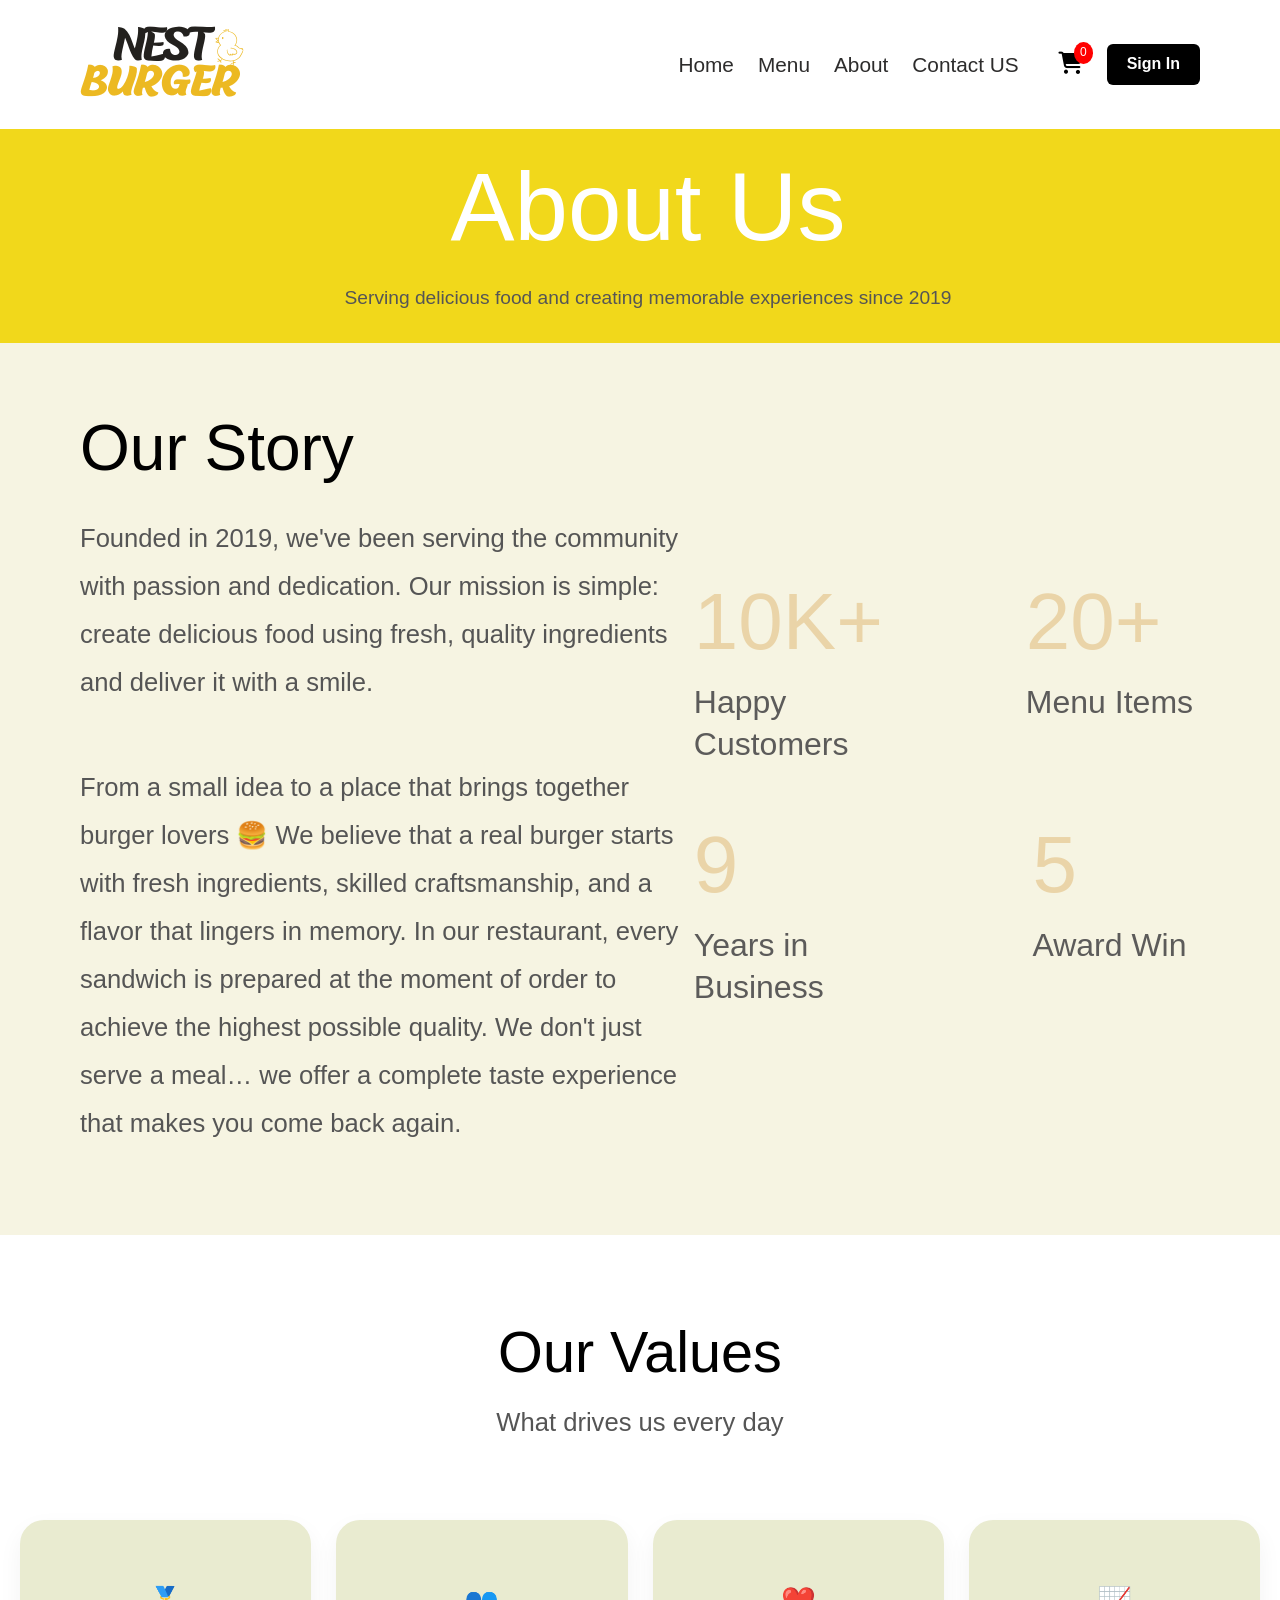
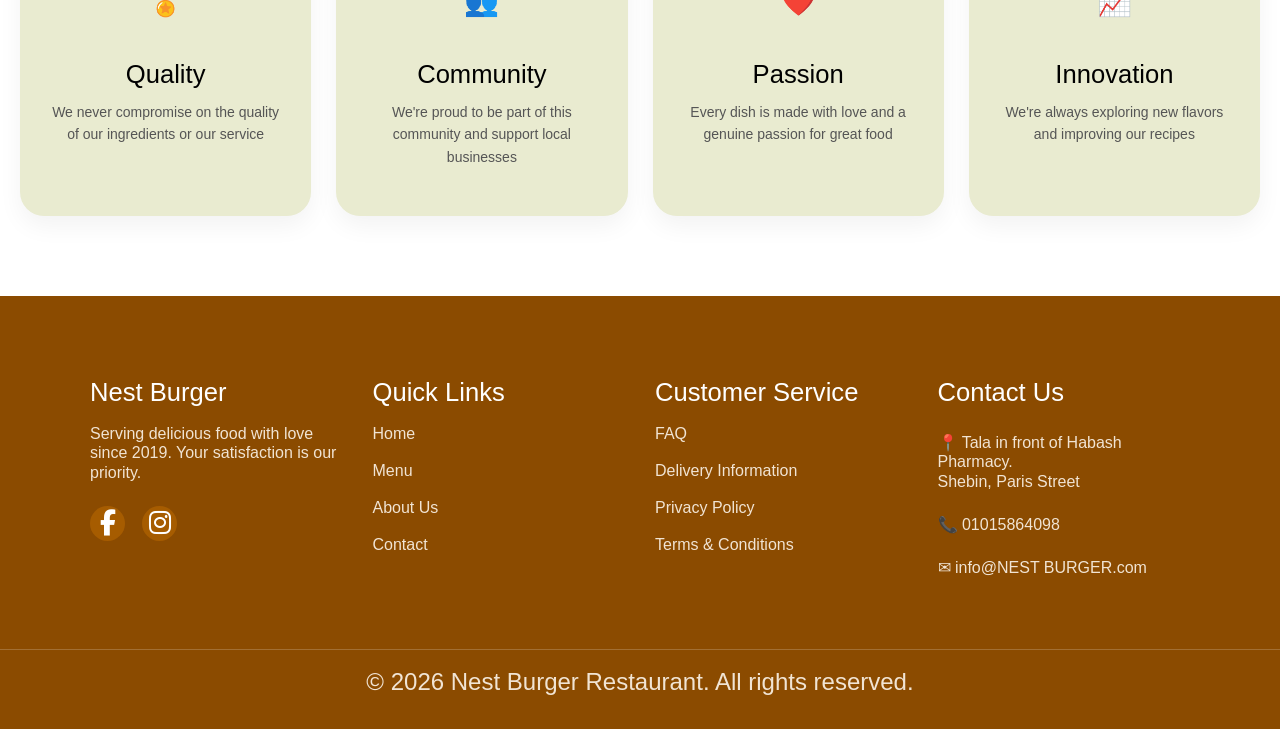
==== About.html @ ce3c49e4 "first upload" ====
<!doctype html>
<html lang="en">
  <head>
    <meta charset="UTF-8" />
    <meta name="viewport" content="width=device-width, initial-scale=1.0" />
    <link rel="icon" type="image/x-icon" href="favicon_io (1)/favicon.ico" />
    <link
      rel="stylesheet"
      href="https://cdnjs.cloudflare.com/ajax/libs/font-awesome/6.5.0/css/all.min.css"
    />
    <link rel="stylesheet" href="styles/style.css" />
    <title>Nest Burger</title>
  </head>
  <body>
    <div class="container">
      <header class="header">
        <div class="logoContent">
          <img class="logo" src="image/NESTO (1).png" alt="logo website" />
        </div>
        <div class="links">
          <a class="links__link" href="index.html">Home</a>
          <a class="links__link" href="menu.html">Menu</a>
          <a class="links__link" href="About.html">About</a>
          <a class="links__link" href="Contact.html">Contact US</a>
          <div class="cart-icon" onclick="goToCart()">
            <i class="fa-solid fa-cart-shopping"></i>
            <span id="cartCount">0</span>
          </div>

          <button class="signin-btn" onclick="goToLogin()">Sign In</button>

          <script>
            function goToLogin() {
              window.location.href = "login.html";
            }
          </script>
        </div>
      </header>

      <section class="about__us">
        <div class="about__text">
          <h2 class="about__h2">About Us</h2>

          <p class="about__p">
            Serving delicious food and creating memorable experiences since 2019
          </p>
        </div>
      </section>
      <section class="About__story">
        <div class="About__story__content">
          <h2 class="About__story__h2">Our Story</h2>
          <p class="About__story__p">
            Founded in 2019, we've been serving the community with passion and
            dedication. Our mission is simple: create delicious food using
            fresh, quality ingredients and deliver it with a smile.
          </p>
          <br />
          <p class="About__story__p">
            From a small idea to a place that brings together burger lovers 🍔
            We believe that a real burger starts with fresh ingredients, skilled
            craftsmanship, and a flavor that lingers in memory. In our
            restaurant, every sandwich is prepared at the moment of order to
            achieve the highest possible quality. We don't just serve a meal… we
            offer a complete taste experience that makes you come back again.
          </p>
        </div>
        <div class="About__story__num">
          <div>
            <h3 class="num__h3">10K+</h3>
            <p class="num__p">Happy Customers</p>
          </div>
          <div>
            <h3 class="num__h3">20+</h3>
            <p class="num__p">Menu Items</p>
          </div>
          <div>
            <h3 class="num__h3">9</h3>
            <p class="num__p">Years in Business</p>
          </div>
          <div>
            <h3 class="num__h3">5</h3>
            <p class="num__p">Award Win</p>
          </div>
        </div>
      </section>

      <section class="values">
        <div class="container">
          <h2 class="values__title">Our Values</h2>
          <p class="values__subtitle">What drives us every day</p>

          <div class="values__cards">
            <div class="card__About">
              <div class="card__icon">🏅</div>
              <h3>Quality</h3>
              <p>
                We never compromise on the quality of our ingredients or our
                service
              </p>
            </div>

            <div class="card__About">
              <div class="card__icon">👥</div>
              <h3>Community</h3>
              <p>
                We're proud to be part of this community and support local
                businesses
              </p>
            </div>

            <div class="card__About">
              <div class="card__icon">❤️</div>
              <h3>Passion</h3>
              <p>
                Every dish is made with love and a genuine passion for great
                food
              </p>
            </div>

            <div class="card__About">
              <div class="card__icon">📈</div>
              <h3>Innovation</h3>
              <p>
                We're always exploring new flavors and improving our recipes
              </p>
            </div>
          </div>
        </div>
      </section>

      <footer class="footer">
        <div class="footer__content">
          <!-- COL 1 -->
          <div class="footer__col">
            <h2>Nest Burger</h2>
            <p>
              Serving delicious food with love since 2019. Your satisfaction is
              our priority.
            </p>

            <div class="social">
              <a href="https://www.facebook.com/nestburgereg"
                ><i class="fa-brands fa-facebook-f"></i
              ></a>

              <a
                href="https://www.instagram.com/nestburgereg?fbclid=IwY2xjawRetT1leHRuA2FlbQIxMABicmlkETFRQWN4d3VvRmhYd2dGQ2NJc3J0YwZhcHBfaWQQMjIyMDM5MTc4ODIwMDg5MgABHhnYh9oYg4Qmd0EId7X0Z_3O1UnzCYoUSy2dfSEflBR_VuxQcuTI4bplLcEa_aem_mdWqXwZXkEq5YWrZVXVkdQ"
                ><i class="fa-brands fa-instagram"></i
              ></a>
            </div>
          </div>

          <!-- COL 2 -->
          <div class="footer__col">
            <h3>Quick Links</h3>
            <ul>
              <li><a href="index.html">Home</a></li>
              <li><a href="menu.html">Menu</a></li>
              <li><a href="About.html">About Us</a></li>
              <li><a href="Contact.html">Contact</a></li>
            </ul>
          </div>

          <!-- COL 3 -->
          <div class="footer__col">
            <h3>Customer Service</h3>
            <ul>
              <li><a href="#">FAQ</a></li>
              <li><a href="#">Delivery Information</a></li>
              <li><a href="#">Privacy Policy</a></li>
              <li><a href="#">Terms & Conditions</a></li>
            </ul>
          </div>

          <!-- COL 4 -->
          <div class="footer__col4">
            <h3>Contact Us</h3>
            <p>
              📍 Tala in front of Habash Pharmacy.<br />
              Shebin, Paris Street
            </p>
            <p>📞 01015864098</p>
            <p>✉ info@NEST BURGER.com</p>
          </div>
        </div>

        <div class="footer__bottom">
          <p>© 2026 Nest Burger Restaurant. All rights reserved.</p>
        </div>
      </footer>
    </div>
    <script>
      function updateCartCount() {
        let cart = JSON.parse(localStorage.getItem("cart")) || [];

        let count = 0;
        cart.forEach((item) => (count += item.qty));

        let el = document.getElementById("cartCount");
        if (el) {
          el.innerText = count;
        }
      }

      updateCartCount();

      function goToCart() {
        window.location.href = "cart.html";
      }
    </script>
  </body>
</html>
---- styles/style.css ----
@charset "UTF-8";
* {
  margin: 0;
  padding: 0;
  font: inherit;
}

*,
*::before,
*::after {
  box-sizing: border-box;
}

.burger {
  display: none;
}

a {
  text-decoration: none;
  color: inherit;
  display: inline-block;
}

button {
  background-color: transparent;
  border: none;
  cursor: pointer;
  border: 0;
}

ul,
ol {
  list-style: none;
}

body {
  font-size: 1.6rem;
  font-family: "Rubik", sans-serif;
  line-height: 1.3;
}

.container {
  display: flex;
  flex-direction: column;
}

.header {
  display: flex;
  align-items: center;
  justify-content: space-between;
  background-color: rgb(255, 255, 255);
  width: 100%;
}
.header .logoContent {
  margin: 1.5rem 5rem;
}
.header .logo {
  width: 50%;
}
.header .links {
  display: flex;
  gap: 1.5rem;
  margin-right: 5rem;
  align-items: center;
  font-size: 1.3rem;
}
.header .links__link {
  color: rgb(45, 44, 44);
}
.header .links__link:hover {
  color: #f1d81b;
}

.signin-btn {
  background-color: #000000;
  color: rgb(255, 255, 255);
  padding: 10px 20px;
  border-radius: 6px;
  cursor: pointer;
  font-size: 16px;
  transition: 0.3s;
}

.signin-btn:hover {
  background-color: #f1d81b;
}

.text1 {
  background-color: #e8e4bc;
  display: flex;
  justify-content: center;
  align-items: center;
  width: 100%;
  min-height: 100vh;
  padding: 4rem 5%;
  gap: 2rem;
}

.column1 {
  flex: 1;
  display: flex;
  align-items: center;
}

.pargraph {
  font-size: 3.1rem;
  line-height: 1.2;
  font-weight: 600;
}

.Food {
  color: #f1d81b;
}

.desc {
  margin-top: 20px;
  font-size: 1.2rem;
  color: #555;
  line-height: 1.6;
  max-width: 500px;
}

.buttons {
  margin-top: 30px;
  display: flex;
  align-items: center;
  gap: 20px;
}

.order {
  background: #f1d81b;
  color: white;
  border: none;
  padding: 15px 30px;
  border-radius: 30px;
  font-size: 1rem;
  cursor: pointer;
}

.watch {
  font-size: 1rem;
  color: #333;
  cursor: pointer;
}

/* الصورة */
.column2 {
  flex: 1;
  display: flex;
  justify-content: center;
  align-items: center;
}

.img-boy {
  width: 100%;
  max-width: 700px;
  height: auto;
}

.menu {
  background-color: #f1d81b;
}

.menu__text {
  display: flex;
  justify-content: center;
  align-items: center;
  flex-direction: column;
  padding-bottom: 2.5rem;
}

.menu__h2 {
  font-size: 5rem;
  padding: 0.5rem 0;
  color: #ffffff;
}

.menu__p {
  color: #000000;
}

.All__items {
  padding: 1rem 0 0 2rem;
  font-size: 2rem;
}

.container1 {
  display: grid;
  grid-template-columns: repeat(4, 1fr);
  gap: 2rem;
}

.card {
  width: 100%;
  background: white;
  border-radius: 20px;
  overflow: hidden;
  box-shadow: 0 5px 15px rgba(0, 0, 0, 0.1);
  transition: 0.3s;
  padding-right: 1rem;
  margin: 1rem 0 0 0;
}

.card:hover {
  transform: translateY(-5px);
}

.image {
  position: relative;
}

.image img {
  width: 100%;
  height: 180px;
  -o-object-fit: cover;
     object-fit: cover;
}

.badge {
  position: absolute;
  top: 10px;
  right: 10px;
  background: #da4607;
  padding: 5px 10px;
  border-radius: 20px;
  font-size: 12px;
}

.content {
  padding: 15px;
}

.content h3 {
  margin: 0;
}

.content p {
  font-size: 14px;
  color: gray;
  margin: 10px 0;
}

.bottom {
  display: flex;
  justify-content: space-between;
  align-items: center;
}

.price {
  color: rgb(255, 231, 14);
  font-weight: bold;
  font-size: 2rem;
}

button {
  background: rgb(15, 15, 15);
  border: none;
  padding: 8px 15px;
  border-radius: 10px;
  cursor: pointer;
  color: white;
  font-weight: bold;
}

button:hover {
  background: rgb(255, 234, 0);
}

.popular__content {
  text-align: center;
}

.popular__h2 {
  font-size: 3rem;
  margin-top: 7rem;
}

.popular__p {
  margin: 1.5rem 0 1.5rem;
  font-size: 1.2rem;
}

.pouplar__imag {
  margin: 1rem 0 0 1rem;
}

.View__menu {
  display: flex;
  justify-content: center;
  align-items: center;
  margin: 3rem 0;
}

.popular__link {
  background: #f1d81b;
  color: white;
  border: none;
  padding: 1rem 2rem;
  margin-top: 1rem;
  margin-bottom: 3rem;
  border-radius: 20px;
  font-size: 1.5rem;
  cursor: pointer;
  text-align: center;
}

.arrow__menu {
  font-size: 1.5rem;
}

.story {
  background-color: #e8e4bc;
  margin-top: 1rem;
  display: grid;
  grid-template-columns: repeat(2, 1fr);
}

.story__content {
  margin-left: 4rem;
  margin-top: 1rem;
}

.story__h2 {
  margin-top: 1rem;
  margin-bottom: 2rem;
  font-size: 4rem;
  color: #090909;
}

.story__p {
  font-size: 1.5rem;
  color: #000000;
  line-height: 2rem;
  margin-bottom: 1rem;
}

.About__story__img {
  display: flex;
}

.story__img {
  width: 60%;
  margin-left: 8rem;
}

.about__us {
  padding-left: 1rem;
  background-color: #f1d81b;
  text-align: center;
}

.about__h2 {
  font-size: 6rem;
  color: #ffffff;
  margin-top: 1rem;
}

.about__p {
  font-size: 1.2rem;
  color: #555;
  margin-bottom: 2rem;
  margin-top: 1rem;
}

.About__story {
  display: grid;
  grid-template-columns: 1.2fr 1fr;
  background-color: #f6f4e2;
  padding: 4rem 3rem;
  align-items: center;
  background-color: #f6f4e2;
}

.About__story__content {
  max-width: 600px;
  margin-left: 2rem;
}

.About__story__h2 {
  font-size: 4rem;
  margin-bottom: 1.5rem;
}

.About__story__p {
  line-height: 3rem;
  margin-bottom: 1.5rem;
  color: #555;
}

.About__story__num {
  display: grid;
  grid-template-columns: repeat(2, 1fr);
  gap: 3rem;
  justify-items: center;
}

.num__h3 {
  color: #ead4a8;
  font-size: 5rem;
  font-weight: 500;
  margin-bottom: 0.5rem;
}

.num__p {
  font-size: 2rem;
  color: #5c5b5a;
}

.values {
  background: var(--bg);
  padding: 80px 20px;
  text-align: center;
  background-color: #ffffff;
}

.values__title {
  font-size: 3.6rem;
  margin-bottom: 1rem;
}

.values__subtitle {
  margin-bottom: 5rem;
  color: #555;
}

.values__cards {
  display: grid;
  grid-template-columns: repeat(auto-fit, minmax(220px, 1fr));
  gap: 25px;
}

.card__About {
  background-color: #e9ebd0;
  padding: 3rem 2rem;
  border-radius: 1.5rem;
  box-shadow: 0 10px 25px rgba(0, 0, 0, 0.05);
  transition: 0.3s;
}

.card__About:hover {
  transform: translateY(-5px);
}

.card__icon {
  width: 70px;
  height: 70px;
  margin: 0 auto 20px;
  background: var(--yellow);
  border-radius: 50%;
  display: flex;
  align-items: center;
  justify-content: center;
  font-size: 28px;
}

.card__About h3 {
  margin-bottom: 10px;
  color: #000000;
}

.card__About p {
  font-size: 14px;
  line-height: 1.6;
  color: #555;
}

.Contact {
  background-color: #f1d81b;
}

.Contact__text {
  text-align: center;
}

.contact__all {
  background: #e7e3cf;
  padding: 5rem 0;
}

.contact__content {
  width: 90%;
  max-width: 110rem;
  margin: auto;
  display: grid;
  grid-template-columns: 1fr 1fr;
  gap: 3rem;
}

/* LEFT SIDE */
.contact__info h2 {
  font-size: 3rem;
  margin-bottom: 3rem;
}

.info-box {
  display: flex;
  align-items: flex-start;
  margin-bottom: 2rem;
}

.icon {
  background: #ffe11b;
  padding: 1.2rem;
  border-radius: 1rem;
  margin-right: 1.5rem;
  margin-bottom: 3rem;
  font-size: 2rem;
}

/* RIGHT SIDE */
.contact__form {
  background: #f5f5f5;
  padding: 5rem;
  margin-left: 7rem;
  border-radius: 2rem;
}

.contact__form h2 {
  margin-bottom: 2rem;
}

.contact__form form {
  display: flex;
  flex-direction: column;
  gap: 1.5rem;
}

.contact__form input,
.contact__form select,
.contact__form textarea {
  padding: 1.2rem;
  border-radius: 1rem;
  border: 1px solid #ffffff;
}

.contact__form textarea {
  min-height: 12rem;
  resize: none;
}

.contact__form button {
  background: #fff048;
  border: none;
  padding: 1.2rem;
  border-radius: 1rem;
  cursor: pointer;
  font-weight: bold;
  transition: 0.3s;
}

.footer {
  background: #8b4b00;
  color: #fff;
  padding: 5rem 0 2rem;
  font-family: Arial, sans-serif;
}

.footer__content {
  width: 90%;
  max-width: 1100px;
  margin: auto;
  display: grid;
  grid-template-columns: repeat(4, 1fr);
  gap: 30px;
}

.footer__col h2,
.footer__col h3 {
  margin-bottom: 15px;
}

.footer__col p {
  line-height: 1.2;
  color: #f1e4d3;
  font-size: 1rem;
}

.footer__col ul {
  list-style: none;
  padding: 0;
  font-size: 1rem;
}

.footer__col ul li {
  margin-bottom: 1rem;
}

.footer__col ul li a {
  color: #f1e4d3;
  text-decoration: none;
  transition: 0.3s;
  font-size: 1rem;
}

.footer__col ul li a:hover {
  color: #ffdb38;
}

.footer__col4 h3 {
  margin-bottom: 1.5rem;
}

.footer__col4 p {
  line-height: 1.2;
  color: #f1e4d3;
  font-size: 1rem;
  margin-bottom: 1.5rem;
}

/* SOCIAL */
.social {
  margin-top: 1.5rem;
}

.social a {
  display: inline-block;
  width: 35px;
  height: 35px;
  background: #a65c00;
  color: #fff;
  text-align: center;
  line-height: 35px;
  border-radius: 50%;
  margin-right: 10px;
  text-decoration: none;
  transition: 0.3s;
}

.social a:hover {
  background: #ffd27f;
  color: #000;
}

/* BOTTOM */
.footer__bottom {
  border-top: 1px solid rgba(255, 255, 255, 0.2);
  margin-top: 3rem;
  text-align: center;
  padding-top: 1rem;
  color: #f1e4d3;
  font-size: 1.5rem;
}

.cart-container {
  display: flex;
  gap: 20px;
  padding: 30px;
  background: #f5f2e9;
}

.cart-left {
  flex: 2;
  background: #fff;
  padding: 20px;
  border-radius: 15px;
}

.cart-right {
  flex: 1;
  background: #fff;
  padding: 20px;
  border-radius: 15px;
  height: -moz-fit-content;
  height: fit-content;
}

.top {
  display: flex;
  justify-content: space-between;
}

.clear {
  color: red;
  cursor: pointer;
}

.item {
  display: flex;
  align-items: center;
  justify-content: space-between;
  padding: 15px;
  border: 1px solid #eee;
  border-radius: 12px;
  margin-top: 15px;
}

.item img {
  width: 80px;
  height: 80px;
  border-radius: 10px;
  -o-object-fit: cover;
     object-fit: cover;
}

.info {
  flex: 1;
  margin-left: 15px;
}

.price {
  color: orange;
  font-weight: bold;
}

.qty {
  display: flex;
  align-items: center;
  gap: 10px;
}

.qty button {
  padding: 5px 10px;
  border: none;
  border-radius: 8px;
  cursor: pointer;
}

.delete {
  color: red;
  cursor: pointer;
  padding-left: 2rem;
}

.row {
  display: flex;
  justify-content: space-between;
  margin: 10px 0;
}

.total {
  font-size: 18px;
  font-weight: bold;
}

.checkout-btn {
  width: 100%;
  padding: 15px;
  background: #f5b800;
  border: none;
  border-radius: 10px;
  margin-top: 15px;
  cursor: pointer;
  font-size: 16px;
}

.cart-icon {
  position: relative;
  cursor: pointer;
  font-size: 22px;
  margin-left: 15px;
}

.cart-icon span {
  position: absolute;
  top: -8px;
  right: -10px;
  background: red;
  color: #fff;
  font-size: 12px;
  padding: 3px 6px;
  border-radius: 50%;
}

/* ========================= */
/* 🔥 RESPONSIVE FIX START */
/* ========================= */
/* 📱 Tablets */
@media (max-width: 992px) {
  /* HEADER */
  .header {
    flex-wrap: wrap;
  }
  .header .links {
    flex-wrap: wrap;
    justify-content: center;
    width: 100%;
    margin: 1rem 0;
  }
  /* HOME */
  .text1 {
    flex-direction: column;
    text-align: center;
  }
  .column1,
  .column2 {
    width: 100%;
  }
  .pargraph {
    font-size: 2.5rem;
  }
  /* CARDS */
  .container1 {
    grid-template-columns: repeat(2, 1fr);
  }
  /* STORY */
  .story {
    grid-template-columns: 1fr;
    text-align: center;
  }
  .story__img {
    width: 80%;
    margin: auto;
  }
  /* ABOUT */
  .About__story {
    grid-template-columns: 1fr;
    text-align: center;
  }
  .About__story__content {
    margin: auto;
  }
  /* CONTACT */
  .contact__content {
    grid-template-columns: 1fr;
  }
  .contact__form {
    margin-left: 0;
  }
  /* FOOTER */
  .footer__content {
    grid-template-columns: repeat(2, 1fr);
  }
  /* CART */
  .cart-container {
    flex-direction: column;
  }
}
/* 📱 Mobile */
@media (max-width: 600px) {
  /* HEADER */
  .header .logoContent {
    margin: 1rem;
  }
  .header .links {
    gap: 1rem;
    font-size: 1rem;
  }
  .signin-btn {
    width: 100%;
  }
  .buttons {
    margin-left: 5rem;
  }
  /* HERO TEXT */
  .pargraph {
    font-size: 2rem;
  }
  .desc {
    font-size: 1rem;
  }
  /* CARDS */
  .container1 {
    grid-template-columns: 1fr;
  }
  /* MENU TITLE */
  .menu__h2 {
    font-size: 3rem;
  }
  /* ABOUT */
  .about__h2 {
    font-size: 3rem;
  }
  .About__story__h2 {
    font-size: 2.5rem;
  }
  .About__story__p {
    line-height: 2rem;
  }
  .story__p {
    padding-right: 2rem;
  }
  .popular__link {
    margin-right: 2rem;
  }
  /* VALUES */
  .values__title {
    font-size: 2.5rem;
  }
  /* CONTACT */
  .contact__form {
    padding: 2rem;
  }
  /* FOOTER */
  .footer__content {
    grid-template-columns: 1fr;
    text-align: center;
  }
  /* CART ITEMS */
  .item {
    flex-direction: column;
    align-items: flex-start;
    gap: 10px;
  }
  .item img {
    width: 100%;
    height: auto;
  }
}
/* 📱 Small phones */
@media (max-width: 400px) {
  .pargraph {
    font-size: 1.7rem;
  }
  .menu__h2 {
    font-size: 2.5rem;
  }
  .about__h2 {
    font-size: 2.5rem;
  }
}
/* ========================= */
/* 🔥 RESPONSIVE FIX END */
/* ========================= *//*# sourceMappingURL=style.css.map */
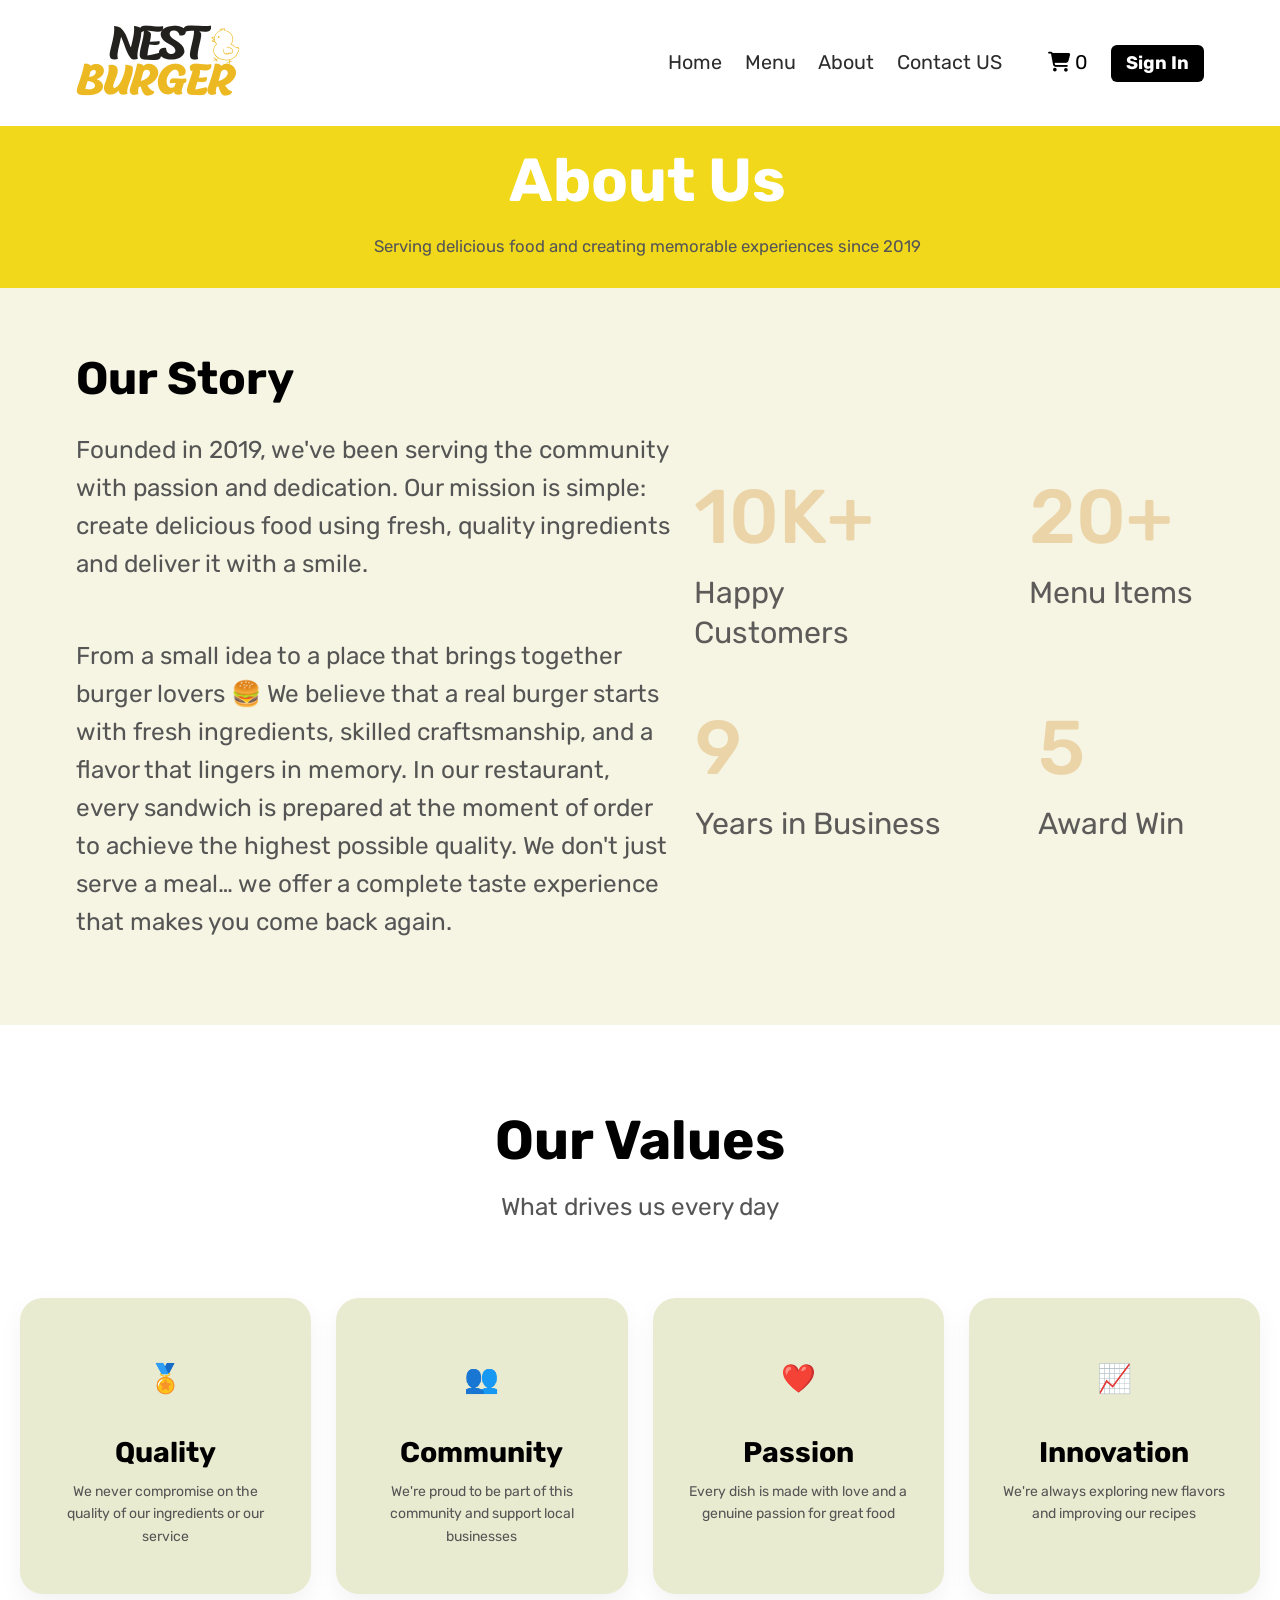
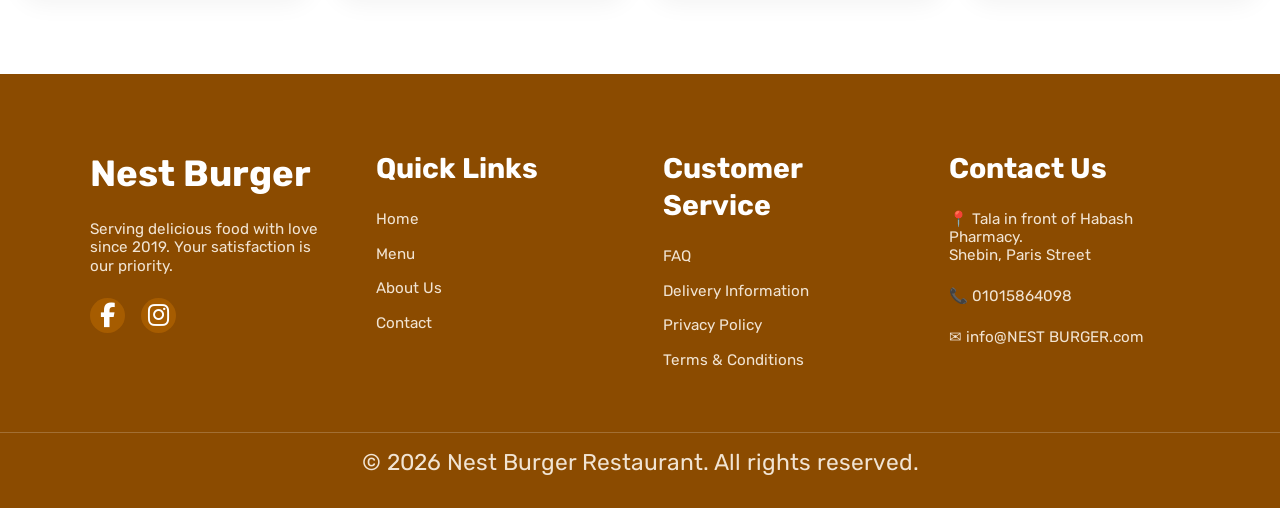
==== commit 2014bc73: "update" ====
--- a/About.html
+++ b/About.html
@@ -9,6 +9,7 @@
       href="https://cdnjs.cloudflare.com/ajax/libs/font-awesome/6.5.0/css/all.min.css"
     />
     <link rel="stylesheet" href="styles/style.css" />
+    <script src="/main.js" defer></script>
     <title>Nest Burger</title>
   </head>
   <body>
@@ -189,24 +190,5 @@
         </div>
       </footer>
     </div>
-    <script>
-      function updateCartCount() {
-        let cart = JSON.parse(localStorage.getItem("cart")) || [];
-
-        let count = 0;
-        cart.forEach((item) => (count += item.qty));
-
-        let el = document.getElementById("cartCount");
-        if (el) {
-          el.innerText = count;
-        }
-      }
-
-      updateCartCount();
-
-      function goToCart() {
-        window.location.href = "cart.html";
-      }
-    </script>
   </body>
 </html>
--- a/styles/style.css
+++ b/styles/style.css
@@ -1,8 +1,9 @@
 @charset "UTF-8";
+@import url("https://fonts.googleapis.com/css2?family=Anton&family=Rubik:ital,wght@0,300..900;1,300..900&display=swap");
 * {
   margin: 0;
   padding: 0;
-  font: inherit;
+  font-family: "Rubik", sans-serif;
 }
 
 *,
@@ -33,6 +34,10 @@
   list-style: none;
 }
 
+html {
+  font-size: 95%; /* desktop */
+}
+
 body {
   font-size: 1.6rem;
   font-family: "Rubik", sans-serif;
@@ -74,10 +79,10 @@
 .signin-btn {
   background-color: #000000;
   color: rgb(255, 255, 255);
-  padding: 10px 20px;
+  padding: 0.5rem 1rem;
   border-radius: 6px;
   cursor: pointer;
-  font-size: 16px;
+  font-size: 1.2rem;
   transition: 0.3s;
 }
 
@@ -170,7 +175,7 @@
 }
 
 .menu__h2 {
-  font-size: 5rem;
+  font-size: 4rem;
   padding: 0.5rem 0;
   color: #ffffff;
 }
@@ -180,7 +185,9 @@
 }
 
 .All__items {
-  padding: 1rem 0 0 2rem;
+  padding-left: 1.5rem;
+  padding-top: 1rem;
+  padding-bottom: 1rem;
   font-size: 2rem;
 }
 
@@ -191,14 +198,13 @@
 }
 
 .card {
-  width: 100%;
+  width: 90%;
   background: white;
-  border-radius: 20px;
+  border-radius: 2rem;
   overflow: hidden;
-  box-shadow: 0 5px 15px rgba(0, 0, 0, 0.1);
+  box-shadow: 0 0.5rem 1.5rem rgba(0, 0, 0, 0.1);
   transition: 0.3s;
-  padding-right: 1rem;
-  margin: 1rem 0 0 0;
+  margin-left: 1.5rem;
 }
 
 .card:hover {
@@ -211,23 +217,23 @@
 
 .image img {
   width: 100%;
-  height: 180px;
+  height: 18rem;
   -o-object-fit: cover;
      object-fit: cover;
 }
 
 .badge {
   position: absolute;
-  top: 10px;
-  right: 10px;
+  top: 1rem;
+  right: 1rem;
   background: #da4607;
-  padding: 5px 10px;
-  border-radius: 20px;
-  font-size: 12px;
+  padding: 0.5rem 1rem;
+  border-radius: 2rem;
+  font-size: 1.2rem;
 }
 
 .content {
-  padding: 15px;
+  padding: 1.5rem;
 }
 
 .content h3 {
@@ -237,7 +243,7 @@
 .content p {
   font-size: 14px;
   color: gray;
-  margin: 10px 0;
+  margin: 1rem 0;
 }
 
 .bottom {
@@ -255,15 +261,14 @@
 button {
   background: rgb(15, 15, 15);
   border: none;
-  padding: 8px 15px;
-  border-radius: 10px;
+  padding: 0.8rem 1.5rem;
+  border-radius: 1rem;
   cursor: pointer;
   color: white;
   font-weight: bold;
 }
-
 button:hover {
-  background: rgb(255, 234, 0);
+  background-color: #f1d81b;
 }
 
 .popular__content {
@@ -323,13 +328,13 @@
 .story__h2 {
   margin-top: 1rem;
   margin-bottom: 2rem;
-  font-size: 4rem;
+  font-size: 3rem;
   color: #090909;
 }
 
 .story__p {
   font-size: 1.5rem;
-  color: #000000;
+  color: #786848;
   line-height: 2rem;
   margin-bottom: 1rem;
 }
@@ -350,13 +355,13 @@
 }
 
 .about__h2 {
-  font-size: 6rem;
+  font-size: 4rem;
   color: #ffffff;
   margin-top: 1rem;
 }
 
 .about__p {
-  font-size: 1.2rem;
+  font-size: 1.1rem;
   color: #555;
   margin-bottom: 2rem;
   margin-top: 1rem;
@@ -377,12 +382,12 @@
 }
 
 .About__story__h2 {
-  font-size: 4rem;
+  font-size: 3rem;
   margin-bottom: 1.5rem;
 }
 
 .About__story__p {
-  line-height: 3rem;
+  line-height: 2.5rem;
   margin-bottom: 1.5rem;
   color: #555;
 }
@@ -561,12 +566,12 @@
   margin: auto;
   display: grid;
   grid-template-columns: repeat(4, 1fr);
-  gap: 30px;
+  gap: 3rem;
 }
 
 .footer__col h2,
 .footer__col h3 {
-  margin-bottom: 15px;
+  margin-bottom: 1.5rem;
 }
 
 .footer__col p {
@@ -627,7 +632,7 @@
 }
 
 .social a:hover {
-  background: #ffd27f;
+  background: #b6b632;
   color: #000;
 }
 
@@ -658,8 +663,8 @@
 .cart-right {
   flex: 1;
   background: #fff;
-  padding: 20px;
-  border-radius: 15px;
+  padding: 2rem;
+  border-radius: 1.5rem;
   height: -moz-fit-content;
   height: fit-content;
 }
@@ -678,23 +683,23 @@
   display: flex;
   align-items: center;
   justify-content: space-between;
-  padding: 15px;
+  padding: 1.5rem;
   border: 1px solid #eee;
-  border-radius: 12px;
-  margin-top: 15px;
+  border-radius: 1.2rem;
+  margin-top: 1.5rem;
 }
 
 .item img {
-  width: 80px;
-  height: 80px;
-  border-radius: 10px;
+  width: 8rem;
+  height: 8rem;
+  border-radius: 1rem;
   -o-object-fit: cover;
      object-fit: cover;
 }
 
 .info {
   flex: 1;
-  margin-left: 15px;
+  margin-left: 1.5rem;
 }
 
 .price {
@@ -705,7 +710,7 @@
 .qty {
   display: flex;
   align-items: center;
-  gap: 10px;
+  gap: 1rem;
 }
 
 .qty button {
@@ -746,68 +751,196 @@
 .cart-icon {
   position: relative;
   cursor: pointer;
-  font-size: 22px;
-  margin-left: 15px;
-}
-
-.cart-icon span {
-  position: absolute;
-  top: -8px;
-  right: -10px;
-  background: red;
+  margin-left: 1.5rem;
+}
+
+.checkout-container {
+  display: flex;
+  justify-content: center;
+  gap: 4rem;
+  padding: 6rem 2rem;
+  background: #f5f5f5;
+  flex-wrap: wrap;
+  align-items: flex-start;
+}
+
+/* الكروت */
+.checkout-left {
+  background: #fff;
+  padding: 2.5rem;
+  border-radius: 1.5rem;
+  box-shadow: 0 1rem 2.5rem rgba(0, 0, 0, 0.08);
+  transition: 0.3s;
+  width: 400px;
+  max-height: 500px;
+  overflow: auto;
+}
+
+.checkout-right {
+  width: 400px;
+  background: #fff;
+  padding: 2.5rem;
+  border-radius: 15px;
+  box-shadow: 0 1rem 2.5rem rgba(0, 0, 0, 0.08);
+  transition: 0.3s;
+}
+
+.checkout-left:hover,
+.checkout-right:hover {
+  transform: translateY(-5px);
+}
+
+/* العناوين */
+.checkout-left h2,
+.checkout-right h2 {
+  margin-bottom: 20px;
+  font-weight: 600;
+  color: #000000;
+}
+
+/* الفورم */
+.checkout-left input {
+  display: block;
+  width: 100%;
+  margin: 12px 0;
+  padding: 12px;
+  border: 1px solid #ddd;
+  border-radius: 8px;
+  font-size: 1.4rem;
+  transition: 0.3s;
+}
+
+.checkout-left input:focus {
+  border-color: #ffffff;
+  outline: none;
+  box-shadow: 0 0 0 2px rgba(0, 0, 0, 0.05);
+}
+
+/* الزرار */
+.checkout-left button {
+  width: 100%;
+  padding: 1.4rem;
+  margin-top: 1rem;
+  background: #000;
   color: #fff;
-  font-size: 12px;
-  padding: 3px 6px;
-  border-radius: 50%;
+  border: none;
+  border-radius: 0.8rem;
+  font-size: 1.6rem;
+  cursor: pointer;
+  transition: 0.3s;
+}
+
+#confirmBtn.loading {
+  background: #999;
+  cursor: not-allowed;
+}
+
+#confirmBtn.success {
+  background: #2ecc71;
+  transform: scale(1.05);
+}
+
+/* حركة خفيفة */
+#confirmBtn {
+  transition: 0.3s;
+}
+
+/* الاوردر */
+.checkout-right p,
+.checkout-right h3 {
+  display: flex;
+  justify-content: space-between;
+  margin: 1rem 0;
+  font-size: 1.5rem;
+}
+
+.checkout-right hr {
+  border: none;
+  border-top: 0.1rem solid #eee;
+  margin: 1.5rem 0;
+}
+
+.checkout-right h3 {
+  font-size: 18px;
+  font-weight: bold;
+}
+
+/* الجزء الشمال (صورة + بيانات) */
+.item-left {
+  display: flex;
+  align-items: center;
+  gap: 1.2rem;
+}
+
+.item-img {
+  width: 6rem;
+  height: 6rem;
+  border-radius: 1rem;
+  -o-object-fit: cover;
+     object-fit: cover;
+}
+
+.order-item {
+  padding-top: 2rem;
+  display: flex;
+  justify-content: space-between;
+  align-items: center;
 }
 
 /* ========================= */
-/* 🔥 RESPONSIVE FIX START */
+/* 📱 Mobile (max-width: 768px) */
 /* ========================= */
-/* 📱 Tablets */
-@media (max-width: 992px) {
+@media (max-width: 48rem) {
+  html {
+    font-size: 75%;
+  }
+  .logo {
+    margin-left: 4.5rem;
+  }
   /* HEADER */
   .header {
-    flex-wrap: wrap;
-  }
-  .header .links {
+    flex-direction: column;
+  }
+  .links {
     flex-wrap: wrap;
     justify-content: center;
-    width: 100%;
-    margin: 1rem 0;
-  }
-  /* HOME */
+  }
+  .signin-btn {
+    margin-bottom: 0.2rem;
+  }
+  /* HERO */
   .text1 {
     flex-direction: column;
     text-align: center;
   }
-  .column1,
-  .column2 {
-    width: 100%;
-  }
   .pargraph {
-    font-size: 2.5rem;
-  }
-  /* CARDS */
+    font-size: 2.4rem;
+  }
+  .desc {
+    max-width: 100%;
+  }
+  .buttons {
+    justify-content: center;
+  }
+  /* MENU */
   .container1 {
-    grid-template-columns: repeat(2, 1fr);
+    grid-template-columns: 1fr;
   }
   /* STORY */
   .story {
     grid-template-columns: 1fr;
-    text-align: center;
   }
   .story__img {
-    width: 80%;
-    margin: auto;
+    width: 100%;
+    margin: 0;
   }
   /* ABOUT */
   .About__story {
     grid-template-columns: 1fr;
     text-align: center;
   }
-  .About__story__content {
-    margin: auto;
+  .About__story__num {
+    grid-template-columns: 1fr;
   }
   /* CONTACT */
   .contact__content {
@@ -815,69 +948,6 @@
   }
   .contact__form {
     margin-left: 0;
-  }
-  /* FOOTER */
-  .footer__content {
-    grid-template-columns: repeat(2, 1fr);
-  }
-  /* CART */
-  .cart-container {
-    flex-direction: column;
-  }
-}
-/* 📱 Mobile */
-@media (max-width: 600px) {
-  /* HEADER */
-  .header .logoContent {
-    margin: 1rem;
-  }
-  .header .links {
-    gap: 1rem;
-    font-size: 1rem;
-  }
-  .signin-btn {
-    width: 100%;
-  }
-  .buttons {
-    margin-left: 5rem;
-  }
-  /* HERO TEXT */
-  .pargraph {
-    font-size: 2rem;
-  }
-  .desc {
-    font-size: 1rem;
-  }
-  /* CARDS */
-  .container1 {
-    grid-template-columns: 1fr;
-  }
-  /* MENU TITLE */
-  .menu__h2 {
-    font-size: 3rem;
-  }
-  /* ABOUT */
-  .about__h2 {
-    font-size: 3rem;
-  }
-  .About__story__h2 {
-    font-size: 2.5rem;
-  }
-  .About__story__p {
-    line-height: 2rem;
-  }
-  .story__p {
-    padding-right: 2rem;
-  }
-  .popular__link {
-    margin-right: 2rem;
-  }
-  /* VALUES */
-  .values__title {
-    font-size: 2.5rem;
-  }
-  /* CONTACT */
-  .contact__form {
     padding: 2rem;
   }
   /* FOOTER */
@@ -885,29 +955,78 @@
     grid-template-columns: 1fr;
     text-align: center;
   }
-  /* CART ITEMS */
+  /* CART */
+  .cart-container {
+    flex-direction: column;
+  }
   .item {
     flex-direction: column;
-    align-items: flex-start;
-    gap: 10px;
-  }
-  .item img {
+    gap: 1rem;
+    text-align: center;
+  }
+  /* CHECKOUT */
+  .checkout-container {
+    flex-direction: column;
+    align-items: center;
+  }
+  .checkout-left,
+  .checkout-right {
     width: 100%;
-    height: auto;
-  }
-}
-/* 📱 Small phones */
-@media (max-width: 400px) {
-  .pargraph {
-    font-size: 1.7rem;
-  }
-  .menu__h2 {
-    font-size: 2.5rem;
-  }
-  .about__h2 {
-    font-size: 2.5rem;
+  }
+  .image {
+    height: 40rem; /* مساحة أكبر للصورة */
+    display: flex;
+    align-items: center;
+    justify-content: center;
+    background: #ffffff; /* فراغ خفيف */
+    border-radius: 1.5rem 1.5rem 0 0;
+  }
+  .container1 {
+    display: flex;
+    align-items: center;
+    justify-content: center;
+    flex-direction: column;
+  }
+  .image img {
+    border-radius: 2rem;
+    width: 95%;
+    height: 80%;
+  }
+  .card {
+    margin-right: 1.5rem;
+    width: 90%;
   }
 }
 /* ========================= */
-/* 🔥 RESPONSIVE FIX END */
-/* ========================= *//*# sourceMappingURL=style.css.map */+/* 📲 Tablet (768px - 1024px) */
+/* ========================= */
+@media (min-width: 48rem) and (max-width: 64rem) {
+  html {
+    font-size: 62.5%; /* 1rem = 10px */
+  }
+  /* MENU */
+  .container1 {
+    grid-template-columns: repeat(2, 1fr);
+  }
+  /* STORY */
+  .story {
+    grid-template-columns: 1fr;
+  }
+  /* ABOUT */
+  .About__story {
+    grid-template-columns: 1fr;
+  }
+  /* CONTACT */
+  .contact__content {
+    grid-template-columns: 1fr;
+  }
+  /* FOOTER */
+  .footer__content {
+    grid-template-columns: repeat(2, 1fr);
+  }
+  /* CHECKOUT */
+  .checkout-left,
+  .checkout-right {
+    width: 90%;
+  }
+}/*# sourceMappingURL=style.css.map */
